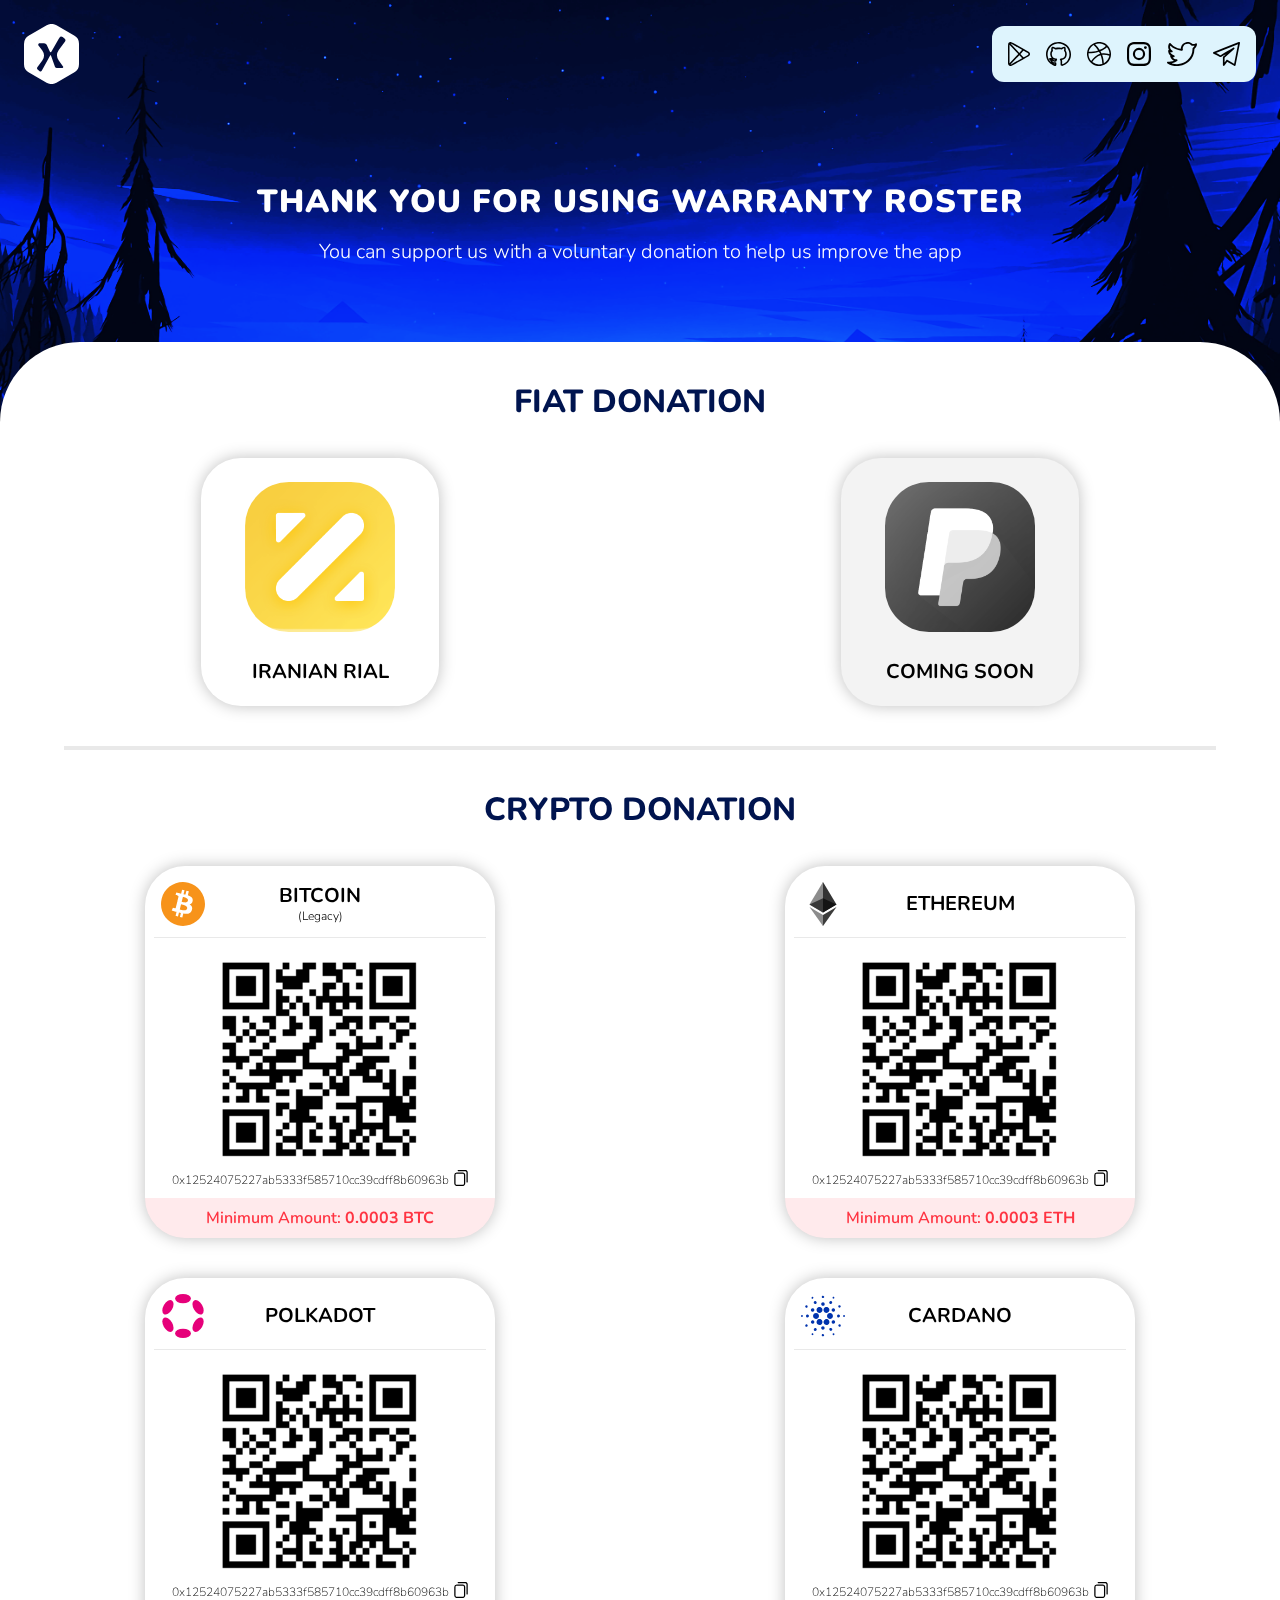
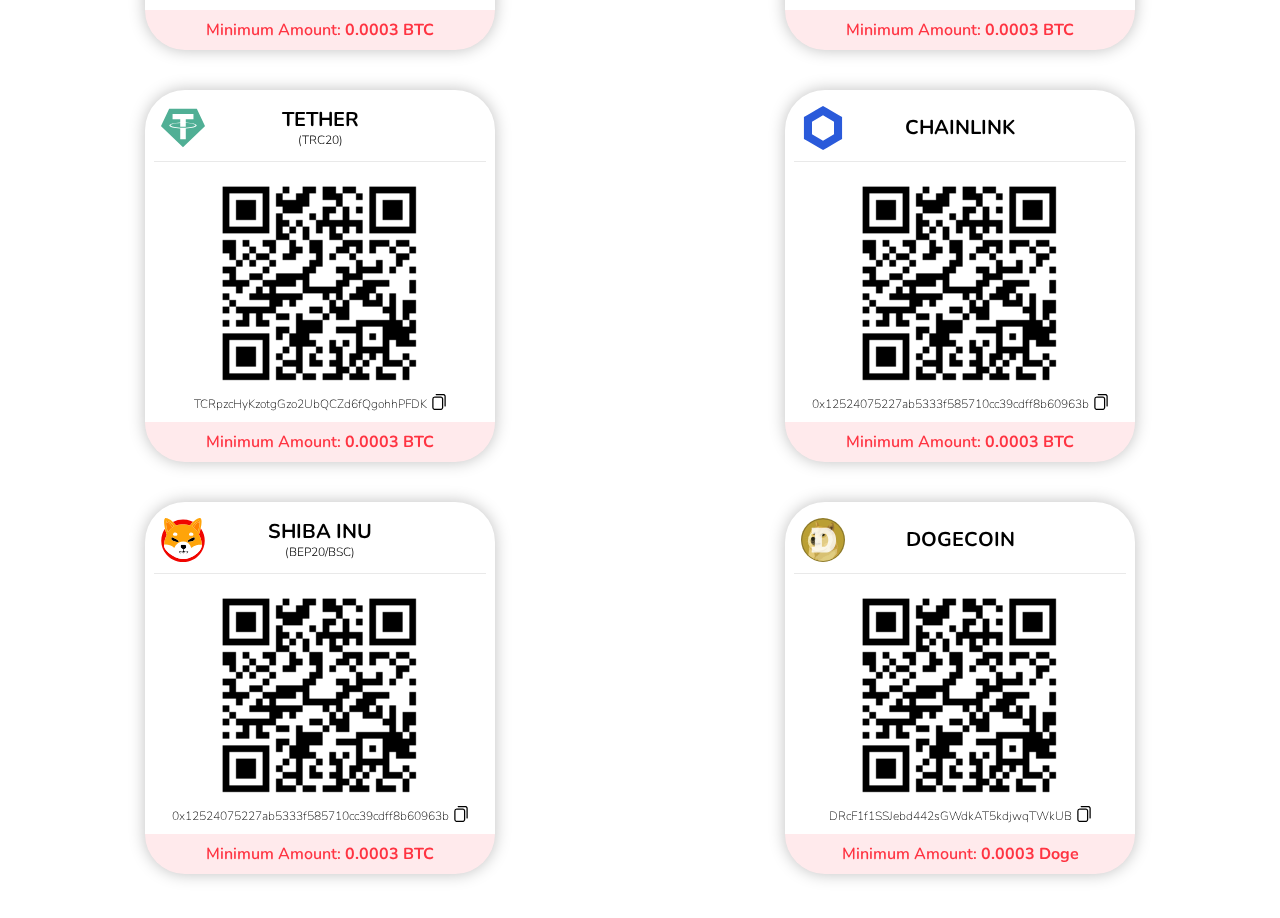
==== donate.html @ a4c2af04 "Implement Donation Web Page" ====
<!DOCTYPE html>
<html lang="en">
<head>
    <meta charset="UTF-8">
    <meta name="viewport" content="width=device-width, initial-scale=1.0">
    <title>Donate</title>
    <link rel="icon" href="res/favicon.png" type="image/x-icon">
    <!--Beginning of Nunito Font Import-->
    <link rel="preconnect" href="https://fonts.googleapis.com">
    <link rel="preconnect" href="https://fonts.gstatic.com" crossorigin>
    <link href="https://fonts.googleapis.com/css2?family=Nunito:wght@200;300;400;500;600;700;800;900&display=swap"
          rel="stylesheet">
    <!--End of Nunito Font Import-->
    <link rel="stylesheet" href="css/style_donate.css">    <!--css document-->
</head>
<body>
<div>
    <img class="logo-xeniac" src="res/ic_xeniac.svg">

    <div class="links-box">
        <a target="_blank" href="https://play.google.com/store/apps/details?id=com.xeniac.warrantyroster_manager">
            <img class="links-icon" src="res/links/ic_google_play.svg" alt="Google Play">
        </a>
        <a target="_blank" href="https://github.com/XeniacDev">
            <img class="links-icon" src="res/links/ic_github.svg" alt="Github">
        </a>
        <a target="_blank" href="https://dribbble.com/Xeniac">
            <img class="links-icon" src="res/links/ic_dribbble.svg" alt="Dribbble">
        </a>
        <a target="_blank" href="https://instagram.com/XeniacDev">
            <img class="links-icon" src="res/links/ic_instagram.svg" alt="Instagram">
        </a>
        <a target="_blank" href="https://twitter.com/XeniacDev">
            <img class="links-icon" src="res/links/ic_twitter.svg" alt="Twitter">
        </a>
        <a target="_blank" href="https://t.me/XeniacDev">
            <img class="links-icon" src="res/links/ic_telegram.svg" alt="Telegram">
        </a>
    </div>
</div>

<br/>

<div class="title">
    Thank you for using Warranty Roster
</div>

<div class="subtitle">
    You can support us with a voluntary donation to help us improve the app
</div>

<div class="white-bg">
    <div class="donation-title">
        Fiat Donation
    </div>

    <div class="fiat-grid">
        <a class="iranian-rial-box" target="_blank" href="https://zarinp.al/liampay">
            <img class="fiat-logo" src="res/fiat/ic_zarinpal.png" alt="Zarinpal">
            <div class="fiat-text">Iranian Rial</div>
        </a>

        <!--<a class="paypal-box" target="_blank" href="https://zarinp.al/liampay">-->
        <a class="paypal-box" target="_blank">
            <img class="fiat-logo" src="res/fiat/ic_paypal.png" alt="PayPal">
            <!--<div class="fiat-text">PayPal</div>-->
            <div class="fiat-text">Coming Soon</div>
        </a>
    </div>

    <div class="divider"></div>

    <div class="donation-title">
        Crypto DONATION
    </div>

    <div class="crypto-grid">
        <div class="btc-box">
            <div>
                <img class="crypto-logo" src="res/crypto/ic_bitcoin.svg" alt="Bitcoin">
                <div class="crypto-title-and-subtitle-group">
                    <div class="crypto-title">Bitcoin</div>
                    <div class="crypto-subtitle">(Legacy)</div>
                </div>
            </div>

            <div class="crypto-divider"></div>

            <img class="crypto-qr-code" src="res/qr_codes/ic_qr_code.png" alt="Bitcoin QR Code">

            <div class="crypto-address-group">
                <div id="address_btc" class="crypto-address">0x12524075227ab5333f585710cc39cdff8b60963b</div>
                <img class="crypto-address-copy" src="res/ic_copy.svg" alt="Copy Address"
                     onclick="copyAddressToClipboard('address_btc')">
            </div>

            <div class="crypto-minimum-box">
                <div class="crypto-minimum-title">Minimum Amount:</div>
                <div class="crypto-minimum-amount">0.0003 BTC</div>
            </div>
        </div>

        <div class="eth-box">
            <div>
                <img class="crypto-logo" src="res/crypto/ic_ethereum.svg" alt="Ethereum">
                <div class="crypto-title-group">
                    <div class="crypto-title">Ethereum</div>
                </div>
            </div>

            <div class="crypto-divider"></div>

            <img class="crypto-qr-code" src="res/qr_codes/ic_qr_code.png" alt="Ethereum QR Code">

            <div class="crypto-address-group">
                <div id="address_eth" class="crypto-address">0x12524075227ab5333f585710cc39cdff8b60963b</div>
                <img class="crypto-address-copy" src="res/ic_copy.svg" alt="Copy Address"
                     onclick="copyAddressToClipboard('address_eth')">
            </div>

            <div class="crypto-minimum-box">
                <div class="crypto-minimum-title">Minimum Amount:</div>
                <div class="crypto-minimum-amount">0.0003 ETH</div>
            </div>
        </div>

        <div class="dot-box">
            <div>
                <img class="crypto-logo" src="res/crypto/ic_polkadot.svg" alt="Polkadot">
                <div class="crypto-title-group">
                    <div class="crypto-title">Polkadot</div>
                </div>
            </div>

            <div class="crypto-divider"></div>

            <img class="crypto-qr-code" src="res/qr_codes/ic_qr_code.png" alt="Polkadot QR Code">

            <div class="crypto-address-group">
                <div id="address_dot" class="crypto-address">0x12524075227ab5333f585710cc39cdff8b60963b</div>
                <img class="crypto-address-copy" src="res/ic_copy.svg" alt="Copy Address"
                     onclick="copyAddressToClipboard('address_dot')">
            </div>

            <div class="crypto-minimum-box">
                <div class="crypto-minimum-title">Minimum Amount:</div>
                <div class="crypto-minimum-amount">0.0003 BTC</div>
            </div>
        </div>

        <div class="ada-box">
            <div>
                <img class="crypto-logo" src="res/crypto/ic_cardano.svg" alt="Cardano">
                <div class="crypto-title-group">
                    <div class="crypto-title">Cardano</div>
                </div>
            </div>

            <div class="crypto-divider"></div>

            <img class="crypto-qr-code" src="res/qr_codes/ic_qr_code.png" alt="Cardano QR Code">

            <div class="crypto-address-group">
                <div id="address_ada" class="crypto-address">0x12524075227ab5333f585710cc39cdff8b60963b</div>
                <img class="crypto-address-copy" src="res/ic_copy.svg" alt="Copy Address"
                     onclick="copyAddressToClipboard('address_ada')">
            </div>

            <div class="crypto-minimum-box">
                <div class="crypto-minimum-title">Minimum Amount:</div>
                <div class="crypto-minimum-amount">0.0003 BTC</div>
            </div>
        </div>

        <div class="usdt-box">
            <div>
                <img class="crypto-logo" src="res/crypto/ic_tether.svg" alt="Tether">
                <div class="crypto-title-and-subtitle-group">
                    <div class="crypto-title">Tether</div>
                    <div class="crypto-subtitle">(TRC20)</div>
                </div>
            </div>

            <div class="crypto-divider"></div>

            <img class="crypto-qr-code" src="res/qr_codes/ic_qr_code.png" alt="Tether QR Code">

            <div class="crypto-address-group">
                <div id="address_tether" class="crypto-address">TCRpzcHyKzotgGzo2UbQCZd6fQgohhPFDK</div>
                <img class="crypto-address-copy" src="res/ic_copy.svg" alt="Copy Address"
                     onclick="copyAddressToClipboard('address_tether')">
            </div>

            <div class="crypto-minimum-box">
                <div class="crypto-minimum-title">Minimum Amount:</div>
                <div class="crypto-minimum-amount">0.0003 BTC</div>
            </div>
        </div>

        <div class="chainlink-box">
            <div>
                <img class="crypto-logo" src="res/crypto/ic_chainlink.svg" alt="Chainlink">
                <div class="crypto-title-group">
                    <div class="crypto-title">Chainlink</div>
                </div>
            </div>

            <div class="crypto-divider"></div>

            <img class="crypto-qr-code" src="res/qr_codes/ic_qr_code.png" alt="Chainlink QR Code">

            <div class="crypto-address-group">
                <div id="address_chainlink" class="crypto-address">0x12524075227ab5333f585710cc39cdff8b60963b</div>
                <img class="crypto-address-copy" src="res/ic_copy.svg" alt="Copy Address"
                     onclick="copyAddressToClipboard('address_chainlink')">
            </div>

            <div class="crypto-minimum-box">
                <div class="crypto-minimum-title">Minimum Amount:</div>
                <div class="crypto-minimum-amount">0.0003 BTC</div>
            </div>
        </div>

        <div class="shiba-box">
            <div>
                <img class="crypto-logo" src="res/crypto/ic_shiba.svg" alt="Shiba Inu">
                <div class="crypto-title-and-subtitle-group">
                    <div class="crypto-title">Shiba Inu</div>
                    <div class="crypto-subtitle">(BEP20/BSC)</div>
                </div>
            </div>

            <div class="crypto-divider"></div>

            <img class="crypto-qr-code" src="res/qr_codes/ic_qr_code.png" alt="Shiba Inu QR Code">

            <div class="crypto-address-group">
                <div id="address_shiba" class="crypto-address">0x12524075227ab5333f585710cc39cdff8b60963b</div>
                <img class="crypto-address-copy" src="res/ic_copy.svg" alt="Copy Address"
                     onclick="copyAddressToClipboard('address_shiba')">
            </div>

            <div class="crypto-minimum-box">
                <div class="crypto-minimum-title">Minimum Amount:</div>
                <div class="crypto-minimum-amount">0.0003 BTC</div>
            </div>
        </div>

        <div class="doge-box">
            <div>
                <img class="crypto-logo" src="res/crypto/ic_doge.svg" alt="Dogecoin">
                <div class="crypto-title-group">
                    <div class="crypto-title">Dogecoin</div>
                </div>
            </div>

            <div class="crypto-divider"></div>

            <img class="crypto-qr-code" src="res/qr_codes/ic_qr_code.png" alt="Dogecoin QR Code">

            <div class="crypto-address-group">
                <div id="address_doge" class="crypto-address">DRcF1f1SSJebd442sGWdkAT5kdjwqTWkUB</div>
                <img class="crypto-address-copy" src="res/ic_copy.svg" alt="Copy Address"
                     onclick="copyAddressToClipboard('address_doge')">
            </div>

            <div class="crypto-minimum-box">
                <div class="crypto-minimum-title">Minimum Amount:</div>
                <div class="crypto-minimum-amount">0.0003 Doge</div>
            </div>
        </div>
    </div>

</div>

<div id="snackbar">Address successfully copied to clipboard.</div>

<script>
    function copyAddressToClipboard(cryptoAddressTextId) {
        address = document.getElementById(cryptoAddressTextId).textContent;

        // Copy address to clipboard
        navigator.clipboard.writeText(address);

        // Show snackbar div
        var snackbarDiv = document.getElementById("snackbar");

        // Add the "show" class to div
        snackbarDiv.className= "show";

        // After 3 seconds, remove the show class from div
        setTimeout(function(){ snackbarDiv.className = snackbarDiv.className.replace("show", "") }, 3000);
    }



</script>
</body>
</html>
---- css/style_donate.css ----
* {
    font-family: 'Nunito' !important;
}

body {
    margin:0px;
    font-family: 'Nunito' !important;
    background-color: #1c53f4;
    background-image: url('../res/background.jpg');
    background-size: 130%;
    background-position: center top;
    background-repeat: no-repeat;
    background-blend-mode: hard-light;
}

.logo-xeniac {
    float: left;
    height: 60px;
    margin-top: 24px;
    margin-left: 24px;
}

.links-box {
    display: flex;
    float: right;
    width: fit-content;
    height: fit-content;
    margin-top: 26px;
    margin-left: 24px;
    margin-right: 24px;
    padding-top: 16px;
    padding-bottom: 16px;
    padding-left: 8px;
    padding-right: 8px;
    background-color: #def4fd;
    border-radius: 12px;
}

.links-icon {
    display: flex;
    height: 24px;
    margin-left: 8px;
    margin-right: 8px;
}

.title {
    margin-top: 164px;
    margin-left: 80px;
    margin-right: 80px;
    text-transform: uppercase;
    font-family: Nunito;
    font-size: 32px;
    font-weight: 900;
    font-stretch: normal;
    font-style: normal;
    line-height: 1;
    letter-spacing: 1px;
    text-align: center;
    color: #fff;
}

.subtitle {
    margin-top: 24px;
    margin-left: 80px;
    margin-right: 80px;
    font-family: Nunito;
    font-size: 20px;
    font-weight: 300;
    font-stretch: normal;
    font-style: normal;
    line-height: 1;
    letter-spacing: normal;
    text-align: center;
    color: #fff;
}

.white-bg {
    overflow: hidden;
    width: 100%;
    margin: 80px 0px 0px 0px;
    background-color: #fff;
    border-top-left-radius: 80px;
    border-top-right-radius: 80px;
}

.donation-title {
    margin-top: 44px;
    margin-left: 80px;
    margin-right: 80px;
    text-transform: uppercase;
    font-family: Nunito;
    font-size: 32px;
    font-weight: 800;
    font-stretch: normal;
    font-style: normal;
    line-height: 1;
    letter-spacing: normal;
    text-align: center;
    color: #00144f;
}

.fiat-grid {
    display: grid;
    padding-top: 40px;
    padding-bottom: 40px;
    justify-items: center;
}

.iranian-rial-box {
    grid-column: 1;
    grid-row: 1;
    margin-left: auto;
    margin-right: auto;
    padding: 24px;
    background-color: #fff;
    border-radius: 40px;
    box-shadow: 0 0 16px 0 rgba(0,0,0,0.25);
    text-align: center;
    text-decoration: none;
}

.paypal-box {
    grid-column: 2;
    grid-row: 1;
    margin-left: auto;
    margin-right: auto;
    padding: 24px;
    background-color: #f3f3f3; /*change to #fff after adding PayPal*/
    mix-blend-mode: luminosity; /*remove after adding PayPal*/
    border-radius: 40px;
    box-shadow: 0 0 16px 0 rgba(0,0,0,0.25);
    text-align: center;
    text-decoration: none;
}

.fiat-logo {
    width: 150px;
    height: 150px;
    margin-left: 20px;
    margin-right: 20px;
    border-radius: 44px;
}

.fiat-text {
    margin-top: 24px;
    margin-left: auto;
    margin-right: auto;
    text-transform: uppercase;
    font-family: Nunito;
    font-size: 20px;
    font-weight: bold;
    font-stretch: normal;
    font-style: normal;
    line-height: 1;
    letter-spacing: normal;
    text-align: center;
    color: #000;
}

.divider {
    height: 4px;
    margin-left: 5%;
    margin-right: 5%;
    background-color: #e9e9e9;
}

.crypto-grid {
    display: grid;
    padding-top: 40px;
    padding-bottom: 44px;
    justify-items: center;
}

.btc-box {
    grid-column: 1;
    grid-row: 1;
    width: 350px;
    margin-left: auto;
    margin-right: auto;
    background-color: #fff;
    border-radius: 40px;
    box-shadow: 0 0 16px 0 rgba(0,0,0,0.25);
    text-align: center;
    text-decoration: none;
    position: relative;
}

.eth-box {
    grid-column: 2;
    grid-row: 1;
    width: 350px;
    margin-left: auto;
    margin-right: auto;
    background-color: #fff;
    border-radius: 40px;
    box-shadow: 0 0 16px 0 rgba(0,0,0,0.25);
    text-align: center;
    text-decoration: none;
    position: relative;
}

.dot-box {
    grid-column: 1;
    grid-row: 2;
    width: 350px;
    margin-top: 40px;
    margin-left: auto;
    margin-right: auto;
    background-color: #fff;
    border-radius: 40px;
    box-shadow: 0 0 16px 0 rgba(0,0,0,0.25);
    text-align: center;
    text-decoration: none;
    position: relative;
}

.ada-box {
    grid-column: 2;
    grid-row: 2;
    width: 350px;
    margin-top: 40px;
    margin-left: auto;
    margin-right: auto;
    background-color: #fff;
    border-radius: 40px;
    box-shadow: 0 0 16px 0 rgba(0,0,0,0.25);
    text-align: center;
    text-decoration: none;
    position: relative;
}

.usdt-box {
    grid-column: 1;
    grid-row: 3;
    width: 350px;
    margin-top: 40px;
    margin-left: auto;
    margin-right: auto;
    background-color: #fff;
    border-radius: 40px;
    box-shadow: 0 0 16px 0 rgba(0,0,0,0.25);
    text-align: center;
    text-decoration: none;
    position: relative;
}

.chainlink-box {
    grid-column: 2;
    grid-row: 3;
    width: 350px;
    margin-top: 40px;
    margin-left: auto;
    margin-right: auto;
    background-color: #fff;
    border-radius: 40px;
    box-shadow: 0 0 16px 0 rgba(0,0,0,0.25);
    text-align: center;
    text-decoration: none;
    position: relative;
}

.shiba-box {
    grid-column: 1;
    grid-row: 4;
    width: 350px;
    margin-top: 40px;
    margin-left: auto;
    margin-right: auto;
    background-color: #fff;
    border-radius: 40px;
    box-shadow: 0 0 16px 0 rgba(0,0,0,0.25);
    text-align: center;
    text-decoration: none;
    position: relative;
}

.doge-box {
    grid-column: 2;
    grid-row: 4;
    width: 350px;
    margin-top: 40px;
    margin-left: auto;
    margin-right: auto;
    background-color: #fff;
    border-radius: 40px;
    box-shadow: 0 0 16px 0 rgba(0,0,0,0.25);
    text-align: center;
    text-decoration: none;
    position: relative;
}

.crypto-logo {
    position: absolute;
    left: 0;
    top: 0;
    width: 44px;
    height: 44px;
    margin-top: 16px;
    margin-bottom: 16px;
    margin-left: 16px;
}

.crypto-title-and-subtitle-group {
    margin-top: 20px;
    margin-left: auto;
    margin-right: auto;
    text-align: center;
}

.crypto-title-group {
    margin-top: 28px;
    margin-bottom: 8px;
    margin-left: auto;
    margin-right: auto;
    text-align: center;
}

.crypto-title {
    text-transform: uppercase;
    font-family: Nunito;
    font-size: 20px;
    font-weight: bold;
    font-stretch: normal;
    font-style: normal;
    line-height: 1;
    letter-spacing: normal;
    text-align: center;
    color: #000;
}

.crypto-subtitle {
    margin-top: 4px;
    font-family: Nunito;
    font-size: 12px;
    font-weight: 300;
    font-stretch: normal;
    font-style: normal;
    line-height: 1;
    letter-spacing: normal;
    text-align: center;
    color: #000;
}

.crypto-divider {
    width: 95%;
    height: 1px;
    margin-left: auto;
    margin-right: auto;
    background-color: #e9e9e9;
    display:inline-block;
}

.crypto-qr-code {
    width: 200px;
    height: 200px;
    margin-top: 16px;
    margin-left: auto;
    margin-right: auto;
}

.crypto-address-group {
    display: flex;
    align-items: baseline;
    margin-top: 4px;
    margin-left: 8px;
    margin-right: 8px;
}

.crypto-address {
    margin-top: auto;
    margin-left: auto;
    font-family: Nunito;
    font-size: 12px;
    font-weight: 200;
    font-stretch: normal;
    font-style: normal;
    line-height: 1;
    letter-spacing: normal;
    text-align: center;
    color: #000;
}

.crypto-address-copy {
    width: 16px;
    height: 16px;
    margin-left: 4px;
    margin-right: auto;
    cursor: pointer;
}

.crypto-minimum-box {
    display: flex;
    align-items: baseline;
    width: 100%;
    height: 40px;
    margin-top: 12px;
    background-color: rgba(255, 52, 66, 0.1);
    border-bottom-left-radius: 40px;
    border-bottom-right-radius: 40px;
}

.crypto-minimum-title {
    margin-top: 12px;
    margin-bottom: 12px;
    margin-left: auto;
    margin-right: 4px;
    font-family: Nunito;
    font-size: 16px;
    font-weight: 600;
    font-stretch: normal;
    font-style: normal;
    line-height: 1;
    letter-spacing: normal;
    text-align: center;
    color: #ff3442;
}

.crypto-minimum-amount {
    margin-right: auto;
    font-family: Nunito;
    font-size: 16px;
    font-weight: bold;
    font-stretch: normal;
    font-style: normal;
    line-height: 1;
    letter-spacing: normal;
    text-align: center;
    color: #ff3442;
}



/* Beginning of snackbar style */
/* The snackbar - position it at the bottom and in the middle of the screen */
#snackbar {
    visibility: hidden; /* Hidden by default. Visible on click */
    min-width: 250px; /* Set a default minimum width */
    margin-left: -125px; /* Divide value of min-width by 2 */
    background-color: #333; /* Dark Gray background color */
    color: #fff; /* White text color */
    text-align: center; /* Centered text */
    border-radius: 2px; /* Rounded borders */
    padding: 16px; /* Padding */
    position: fixed; /* Sit on top of the screen */
    z-index: 1; /* Add a z-index if needed */
    left: 50%; /* Center the snackbar */
    bottom: 30px; /* 30px from the bottom */
    border-radius: 12px;
}

/* Show the snackbar when clicking on a button (class added with JavaScript) */
#snackbar.show {
    visibility: visible; /* Show the snackbar */
    /* Add animation: Take 0.5 seconds to fade in and out the snackbar.
    However, delay the fade out process for 2.5 seconds */
    -webkit-animation: fadein 0.5s, fadeout 0.5s 2.5s;
    animation: fadein 0.5s, fadeout 0.5s 2.5s;
}

/* Animations to fade the snackbar in and out */
@-webkit-keyframes fadein {
    from {bottom: 0; opacity: 0;}
    to {bottom: 30px; opacity: 1;}
}

@keyframes fadein {
    from {bottom: 0; opacity: 0;}
    to {bottom: 30px; opacity: 1;}
}

@-webkit-keyframes fadeout {
    from {bottom: 30px; opacity: 1;}
    to {bottom: 0; opacity: 0;}
}

@keyframes fadeout {
    from {bottom: 30px; opacity: 1;}
    to {bottom: 0; opacity: 0;}
}
/* End of snackbar style */
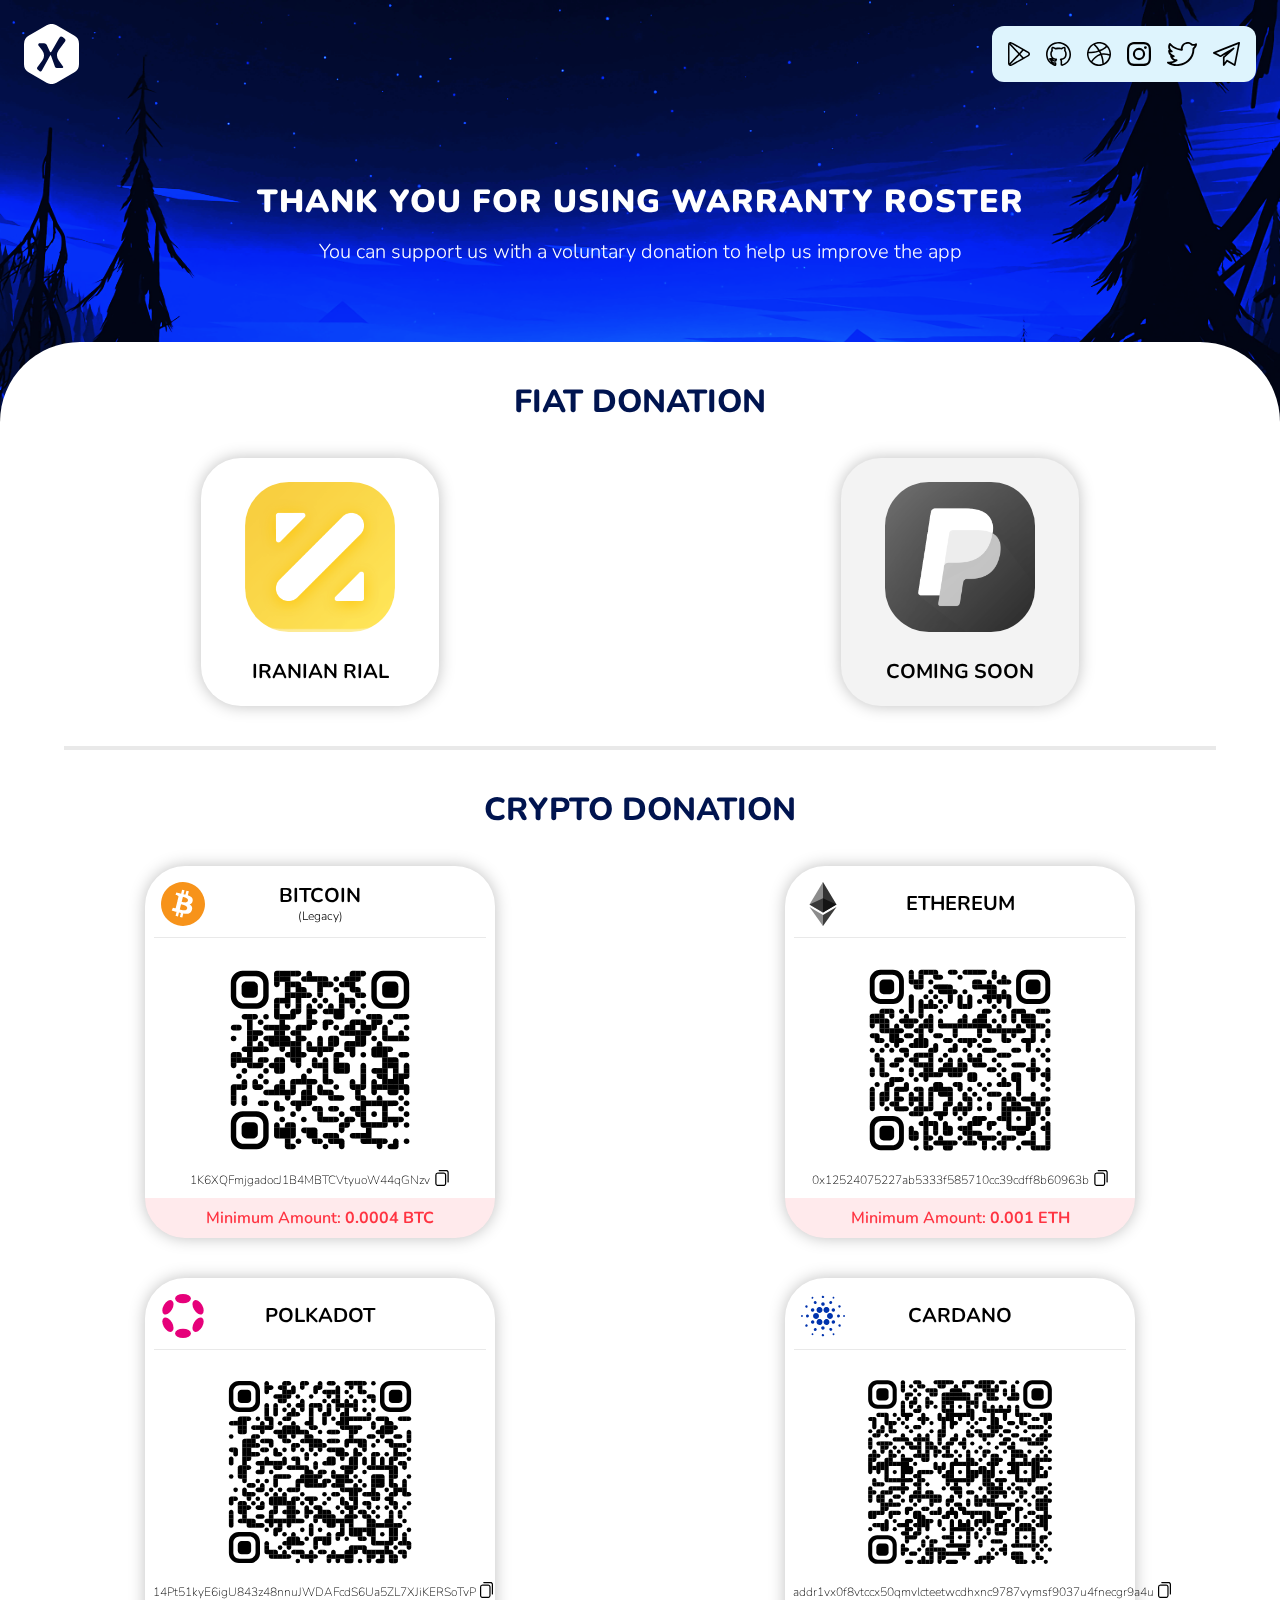
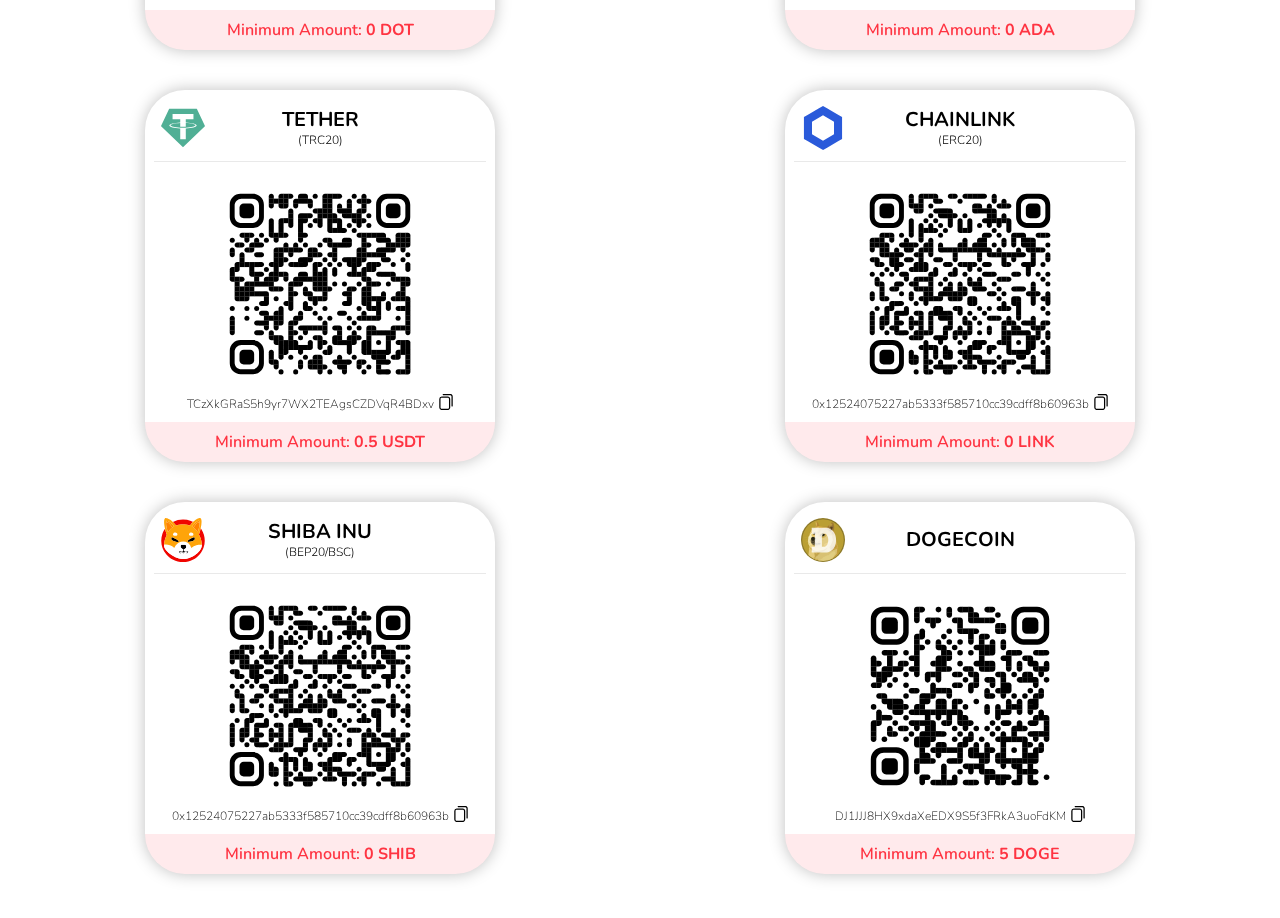
==== commit 50d86f02: "Implement Donation Web Page" ====
--- a/donate.html
+++ b/donate.html
@@ -55,14 +55,14 @@
     </div>
 
     <div class="fiat-grid">
-        <a class="iranian-rial-box" target="_blank" href="https://zarinp.al/liampay">
-            <img class="fiat-logo" src="res/fiat/ic_zarinpal.png" alt="Zarinpal">
+        <a class="zarinpal-box" target="_blank" href="https://zarinp.al/liampay">
+            <img class="fiat-logo" src="res/fiat/ic_fiat_zarinpal.png" alt="ZarinPal">
             <div class="fiat-text">Iranian Rial</div>
         </a>
 
         <!--<a class="paypal-box" target="_blank" href="https://zarinp.al/liampay">-->
         <a class="paypal-box" target="_blank">
-            <img class="fiat-logo" src="res/fiat/ic_paypal.png" alt="PayPal">
+            <img class="fiat-logo" src="res/fiat/ic_fiat_paypal.png" alt="PayPal">
             <!--<div class="fiat-text">PayPal</div>-->
             <div class="fiat-text">Coming Soon</div>
         </a>
@@ -77,213 +77,220 @@
     <div class="crypto-grid">
         <div class="btc-box">
             <div>
-                <img class="crypto-logo" src="res/crypto/ic_bitcoin.svg" alt="Bitcoin">
+                <img class="crypto-logo" src="res/crypto/ic_crypto_btc.svg" alt="Bitcoin">
                 <div class="crypto-title-and-subtitle-group">
-                    <div class="crypto-title">Bitcoin</div>
+                    <div class="crypto-title" id="title_btc">Bitcoin</div>
                     <div class="crypto-subtitle">(Legacy)</div>
                 </div>
             </div>
 
             <div class="crypto-divider"></div>
 
-            <img class="crypto-qr-code" src="res/qr_codes/ic_qr_code.png" alt="Bitcoin QR Code">
-
-            <div class="crypto-address-group">
-                <div id="address_btc" class="crypto-address">0x12524075227ab5333f585710cc39cdff8b60963b</div>
-                <img class="crypto-address-copy" src="res/ic_copy.svg" alt="Copy Address"
-                     onclick="copyAddressToClipboard('address_btc')">
-            </div>
-
-            <div class="crypto-minimum-box">
-                <div class="crypto-minimum-title">Minimum Amount:</div>
-                <div class="crypto-minimum-amount">0.0003 BTC</div>
+            <img class="crypto-qr-code" src="res/qr_codes/ic_qr_code_btc.svg" alt="Bitcoin QR Code">
+
+            <div class="crypto-address-group">
+                <div class="crypto-address" id="address_btc">1K6XQFmjgadocJ1B4MBTCVtyuoW44qGNzv</div>
+                <img class="crypto-address-copy" src="res/ic_copy.svg" alt="Copy Address"
+                     onclick="copyAddressToClipboard('address_btc','title_btc')">
+            </div>
+
+            <div class="crypto-minimum-box">
+                <div class="crypto-minimum-title">Minimum Amount:</div>
+                <div class="crypto-minimum-amount">0.0004 BTC</div>
             </div>
         </div>
 
         <div class="eth-box">
             <div>
-                <img class="crypto-logo" src="res/crypto/ic_ethereum.svg" alt="Ethereum">
+                <img class="crypto-logo" src="res/crypto/ic_crypto_eth.svg" alt="Ethereum">
                 <div class="crypto-title-group">
-                    <div class="crypto-title">Ethereum</div>
-                </div>
-            </div>
-
-            <div class="crypto-divider"></div>
-
-            <img class="crypto-qr-code" src="res/qr_codes/ic_qr_code.png" alt="Ethereum QR Code">
-
-            <div class="crypto-address-group">
-                <div id="address_eth" class="crypto-address">0x12524075227ab5333f585710cc39cdff8b60963b</div>
-                <img class="crypto-address-copy" src="res/ic_copy.svg" alt="Copy Address"
-                     onclick="copyAddressToClipboard('address_eth')">
-            </div>
-
-            <div class="crypto-minimum-box">
-                <div class="crypto-minimum-title">Minimum Amount:</div>
-                <div class="crypto-minimum-amount">0.0003 ETH</div>
+                    <div class="crypto-title" id="title_eth">Ethereum</div>
+                </div>
+            </div>
+
+            <div class="crypto-divider"></div>
+
+            <img class="crypto-qr-code" src="res/qr_codes/ic_qr_code_eth.svg" alt="Ethereum QR Code">
+
+            <div class="crypto-address-group">
+                <div class="crypto-address" id="address_eth">0x12524075227ab5333f585710cc39cdff8b60963b</div>
+                <img class="crypto-address-copy" src="res/ic_copy.svg" alt="Copy Address"
+                     onclick="copyAddressToClipboard('address_eth','title_eth')">
+            </div>
+
+            <div class="crypto-minimum-box">
+                <div class="crypto-minimum-title">Minimum Amount:</div>
+                <div class="crypto-minimum-amount">0.001 ETH</div>
             </div>
         </div>
 
         <div class="dot-box">
             <div>
-                <img class="crypto-logo" src="res/crypto/ic_polkadot.svg" alt="Polkadot">
+                <img class="crypto-logo" src="res/crypto/ic_crypto_dot.svg" alt="Polkadot">
                 <div class="crypto-title-group">
-                    <div class="crypto-title">Polkadot</div>
-                </div>
-            </div>
-
-            <div class="crypto-divider"></div>
-
-            <img class="crypto-qr-code" src="res/qr_codes/ic_qr_code.png" alt="Polkadot QR Code">
-
-            <div class="crypto-address-group">
-                <div id="address_dot" class="crypto-address">0x12524075227ab5333f585710cc39cdff8b60963b</div>
-                <img class="crypto-address-copy" src="res/ic_copy.svg" alt="Copy Address"
-                     onclick="copyAddressToClipboard('address_dot')">
-            </div>
-
-            <div class="crypto-minimum-box">
-                <div class="crypto-minimum-title">Minimum Amount:</div>
-                <div class="crypto-minimum-amount">0.0003 BTC</div>
+                    <div class="crypto-title" id="title_dot">Polkadot</div>
+                </div>
+            </div>
+
+            <div class="crypto-divider"></div>
+
+            <img class="crypto-qr-code" src="res/qr_codes/ic_qr_code_dot.svg" alt="Polkadot QR Code">
+
+            <div class="crypto-address-group">
+                <div class="crypto-address" id="address_dot">14Pt51kyE6igU843z48nnuJWDAFcdS6Ua5ZL7XJiKERSoTvP</div>
+                <img class="crypto-address-copy" src="res/ic_copy.svg" alt="Copy Address"
+                     onclick="copyAddressToClipboard('address_dot','title_dot')">
+            </div>
+
+            <div class="crypto-minimum-box">
+                <div class="crypto-minimum-title">Minimum Amount:</div>
+                <div class="crypto-minimum-amount">0 DOT</div>
             </div>
         </div>
 
         <div class="ada-box">
             <div>
-                <img class="crypto-logo" src="res/crypto/ic_cardano.svg" alt="Cardano">
+                <img class="crypto-logo" src="res/crypto/ic_crypto_ada.svg" alt="Cardano">
                 <div class="crypto-title-group">
-                    <div class="crypto-title">Cardano</div>
-                </div>
-            </div>
-
-            <div class="crypto-divider"></div>
-
-            <img class="crypto-qr-code" src="res/qr_codes/ic_qr_code.png" alt="Cardano QR Code">
-
-            <div class="crypto-address-group">
-                <div id="address_ada" class="crypto-address">0x12524075227ab5333f585710cc39cdff8b60963b</div>
-                <img class="crypto-address-copy" src="res/ic_copy.svg" alt="Copy Address"
-                     onclick="copyAddressToClipboard('address_ada')">
-            </div>
-
-            <div class="crypto-minimum-box">
-                <div class="crypto-minimum-title">Minimum Amount:</div>
-                <div class="crypto-minimum-amount">0.0003 BTC</div>
+                    <div class="crypto-title" id="title_ada">Cardano</div>
+                </div>
+            </div>
+
+            <div class="crypto-divider"></div>
+
+            <img class="crypto-qr-code" src="res/qr_codes/ic_qr_code_ada.svg" alt="Cardano QR Code">
+
+            <div class="crypto-address-group">
+                <div class="crypto-address" id="address_ada">
+                    addr1vx0f8vtccx50qmvlcteetwcdhxnc9787vymsf9037u4fnecgr9a4u
+                </div>
+                <img class="crypto-address-copy" src="res/ic_copy.svg" alt="Copy Address"
+                     onclick="copyAddressToClipboard('address_ada','title_ada')">
+            </div>
+
+            <div class="crypto-minimum-box">
+                <div class="crypto-minimum-title">Minimum Amount:</div>
+                <div class="crypto-minimum-amount">0 ADA</div>
             </div>
         </div>
 
         <div class="usdt-box">
             <div>
-                <img class="crypto-logo" src="res/crypto/ic_tether.svg" alt="Tether">
+                <img class="crypto-logo" src="res/crypto/ic_crypto_usdt.svg" alt="Tether">
                 <div class="crypto-title-and-subtitle-group">
-                    <div class="crypto-title">Tether</div>
+                    <div class="crypto-title" id="title_usdt">Tether</div>
                     <div class="crypto-subtitle">(TRC20)</div>
                 </div>
             </div>
 
             <div class="crypto-divider"></div>
 
-            <img class="crypto-qr-code" src="res/qr_codes/ic_qr_code.png" alt="Tether QR Code">
-
-            <div class="crypto-address-group">
-                <div id="address_tether" class="crypto-address">TCRpzcHyKzotgGzo2UbQCZd6fQgohhPFDK</div>
-                <img class="crypto-address-copy" src="res/ic_copy.svg" alt="Copy Address"
-                     onclick="copyAddressToClipboard('address_tether')">
-            </div>
-
-            <div class="crypto-minimum-box">
-                <div class="crypto-minimum-title">Minimum Amount:</div>
-                <div class="crypto-minimum-amount">0.0003 BTC</div>
-            </div>
-        </div>
-
-        <div class="chainlink-box">
-            <div>
-                <img class="crypto-logo" src="res/crypto/ic_chainlink.svg" alt="Chainlink">
+            <img class="crypto-qr-code" src="res/qr_codes/ic_qr_code_usdt.svg" alt="Tether QR Code">
+
+            <div class="crypto-address-group">
+                <div class="crypto-address" id="address_tether">TCzXkGRaS5h9yr7WX2TEAgsCZDVqR4BDxv</div>
+                <img class="crypto-address-copy" src="res/ic_copy.svg" alt="Copy Address"
+                     onclick="copyAddressToClipboard('address_tether','title_usdt')">
+            </div>
+
+            <div class="crypto-minimum-box">
+                <div class="crypto-minimum-title">Minimum Amount:</div>
+                <div class="crypto-minimum-amount">0.5 USDT</div>
+            </div>
+        </div>
+
+        <div class="link-box">
+            <div>
+                <img class="crypto-logo" src="res/crypto/ic_crypto_link.svg" alt="Chainlink">
+                <div class="crypto-title-and-subtitle-group">
+                    <div class="crypto-title" id="title_link">Chainlink</div>
+                    <div class="crypto-subtitle">(ERC20)</div>
+                </div>
+            </div>
+
+            <div class="crypto-divider"></div>
+
+            <img class="crypto-qr-code" src="res/qr_codes/ic_qr_code_link.svg" alt="Chainlink QR Code">
+
+            <div class="crypto-address-group">
+                <div class="crypto-address" id="address_chainlink">0x12524075227ab5333f585710cc39cdff8b60963b</div>
+                <img class="crypto-address-copy" src="res/ic_copy.svg" alt="Copy Address"
+                     onclick="copyAddressToClipboard('address_chainlink','title_link')">
+            </div>
+
+            <div class="crypto-minimum-box">
+                <div class="crypto-minimum-title">Minimum Amount:</div>
+                <div class="crypto-minimum-amount">0 LINK</div>
+            </div>
+        </div>
+
+        <div class="shib-box">
+            <div>
+                <img class="crypto-logo" src="res/crypto/ic_crypto_shib.svg" alt="Shiba Inu">
+                <div class="crypto-title-and-subtitle-group">
+                    <div class="crypto-title" id="title_shib">Shiba Inu</div>
+                    <div class="crypto-subtitle">(BEP20/BSC)</div>
+                </div>
+            </div>
+
+            <div class="crypto-divider"></div>
+
+            <img class="crypto-qr-code" src="res/qr_codes/ic_qr_code_shib.svg" alt="Shiba Inu QR Code">
+
+            <div class="crypto-address-group">
+                <div class="crypto-address" id="address_shiba">0x12524075227ab5333f585710cc39cdff8b60963b</div>
+                <img class="crypto-address-copy" src="res/ic_copy.svg" alt="Copy Address"
+                     onclick="copyAddressToClipboard('address_shiba','title_shib')">
+            </div>
+
+            <div class="crypto-minimum-box">
+                <div class="crypto-minimum-title">Minimum Amount:</div>
+                <div class="crypto-minimum-amount">0 SHIB</div>
+            </div>
+        </div>
+
+        <div class="doge-box">
+            <div>
+                <img class="crypto-logo" src="res/crypto/ic_crypto_doge.svg" alt="Dogecoin">
                 <div class="crypto-title-group">
-                    <div class="crypto-title">Chainlink</div>
-                </div>
-            </div>
-
-            <div class="crypto-divider"></div>
-
-            <img class="crypto-qr-code" src="res/qr_codes/ic_qr_code.png" alt="Chainlink QR Code">
-
-            <div class="crypto-address-group">
-                <div id="address_chainlink" class="crypto-address">0x12524075227ab5333f585710cc39cdff8b60963b</div>
-                <img class="crypto-address-copy" src="res/ic_copy.svg" alt="Copy Address"
-                     onclick="copyAddressToClipboard('address_chainlink')">
-            </div>
-
-            <div class="crypto-minimum-box">
-                <div class="crypto-minimum-title">Minimum Amount:</div>
-                <div class="crypto-minimum-amount">0.0003 BTC</div>
-            </div>
-        </div>
-
-        <div class="shiba-box">
-            <div>
-                <img class="crypto-logo" src="res/crypto/ic_shiba.svg" alt="Shiba Inu">
-                <div class="crypto-title-and-subtitle-group">
-                    <div class="crypto-title">Shiba Inu</div>
-                    <div class="crypto-subtitle">(BEP20/BSC)</div>
-                </div>
-            </div>
-
-            <div class="crypto-divider"></div>
-
-            <img class="crypto-qr-code" src="res/qr_codes/ic_qr_code.png" alt="Shiba Inu QR Code">
-
-            <div class="crypto-address-group">
-                <div id="address_shiba" class="crypto-address">0x12524075227ab5333f585710cc39cdff8b60963b</div>
-                <img class="crypto-address-copy" src="res/ic_copy.svg" alt="Copy Address"
-                     onclick="copyAddressToClipboard('address_shiba')">
-            </div>
-
-            <div class="crypto-minimum-box">
-                <div class="crypto-minimum-title">Minimum Amount:</div>
-                <div class="crypto-minimum-amount">0.0003 BTC</div>
-            </div>
-        </div>
-
-        <div class="doge-box">
-            <div>
-                <img class="crypto-logo" src="res/crypto/ic_doge.svg" alt="Dogecoin">
-                <div class="crypto-title-group">
-                    <div class="crypto-title">Dogecoin</div>
-                </div>
-            </div>
-
-            <div class="crypto-divider"></div>
-
-            <img class="crypto-qr-code" src="res/qr_codes/ic_qr_code.png" alt="Dogecoin QR Code">
-
-            <div class="crypto-address-group">
-                <div id="address_doge" class="crypto-address">DRcF1f1SSJebd442sGWdkAT5kdjwqTWkUB</div>
-                <img class="crypto-address-copy" src="res/ic_copy.svg" alt="Copy Address"
-                     onclick="copyAddressToClipboard('address_doge')">
-            </div>
-
-            <div class="crypto-minimum-box">
-                <div class="crypto-minimum-title">Minimum Amount:</div>
-                <div class="crypto-minimum-amount">0.0003 Doge</div>
+                    <div class="crypto-title" id="title_doge">Dogecoin</div>
+                </div>
+            </div>
+
+            <div class="crypto-divider"></div>
+
+            <img class="crypto-qr-code" src="res/qr_codes/ic_qr_code_doge.svg" alt="Dogecoin QR Code">
+
+            <div class="crypto-address-group">
+                <div class="crypto-address" id="address_doge">DJ1JJJ8HX9xdaXeEDX9S5f3FRkA3uoFdKM</div>
+                <img class="crypto-address-copy" src="res/ic_copy.svg" alt="Copy Address"
+                     onclick="copyAddressToClipboard('address_doge','title_doge')">
+            </div>
+
+            <div class="crypto-minimum-box">
+                <div class="crypto-minimum-title">Minimum Amount:</div>
+                <div class="crypto-minimum-amount">5 DOGE</div>
             </div>
         </div>
     </div>
 
 </div>
 
-<div id="snackbar">Address successfully copied to clipboard.</div>
+<div id="snackbar"></div>
 
 <script>
-    function copyAddressToClipboard(cryptoAddressTextId) {
+    function copyAddressToClipboard(cryptoAddressTextId, cryptoTitleId) {
         address = document.getElementById(cryptoAddressTextId).textContent;
+        title = document.getElementById(cryptoTitleId).textContent;
 
         // Copy address to clipboard
         navigator.clipboard.writeText(address);
 
         // Show snackbar div
         var snackbarDiv = document.getElementById("snackbar");
+
+        // Set snackbar text
+        snackbarDiv.textContent = title + " address successfully copied to clipboard.";
 
         // Add the "show" class to div
         snackbarDiv.className= "show";
@@ -294,6 +301,14 @@
 
 
 
+
+
+
+
+
+
+
+
 </script>
 </body>
 </html>--- a/css/style_donate.css
+++ b/css/style_donate.css
@@ -106,7 +106,7 @@
     justify-items: center;
 }
 
-.iranian-rial-box {
+.zarinpal-box {
     grid-column: 1;
     grid-row: 1;
     margin-left: auto;
@@ -244,7 +244,7 @@
     position: relative;
 }
 
-.chainlink-box {
+.link-box {
     grid-column: 2;
     grid-row: 3;
     width: 350px;
@@ -259,7 +259,7 @@
     position: relative;
 }
 
-.shiba-box {
+.shib-box {
     grid-column: 1;
     grid-row: 4;
     width: 350px;
@@ -417,6 +417,7 @@
 
 .crypto-minimum-amount {
     margin-right: auto;
+    text-transform: uppercase;
     font-family: Nunito;
     font-size: 16px;
     font-weight: bold;
